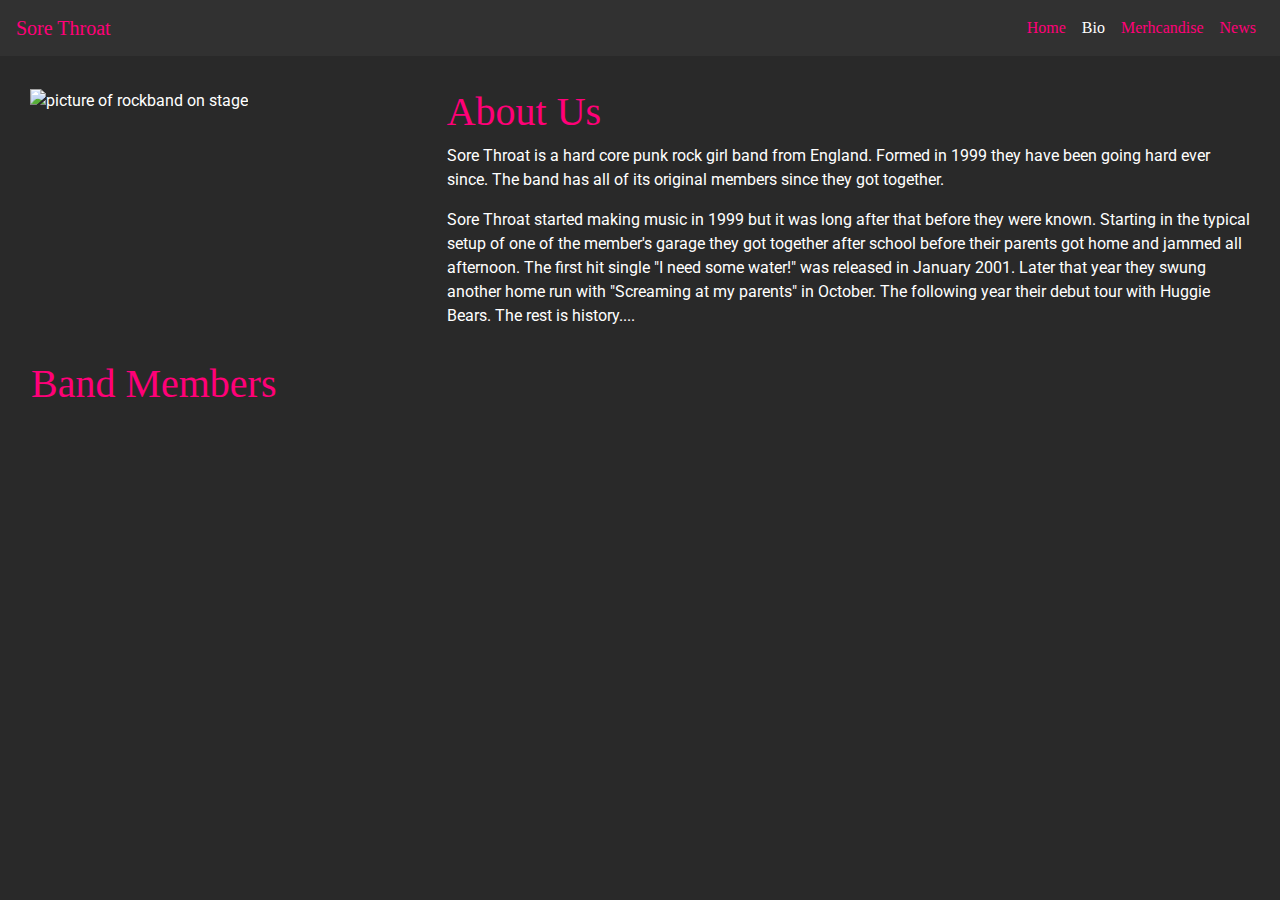
==== bio.html @ c14a758d "added cards printing out added styling" ====
<!DOCTYPE html>
<html lang="en">
<head>
    <meta charset="UTF-8">
    <meta name="viewport" content="width=device-width, initial-scale=1.0">
    <meta http-equiv="X-UA-Compatible" content="ie=edge">
    <title>Sore Throat - Bio</title>
    <link href="https://fonts.googleapis.com/css?family=Permanent+Marker|Roboto&display=swap" rel="stylesheet">
    <link rel="stylesheet" href="https://stackpath.bootstrapcdn.com/bootstrap/4.3.1/css/bootstrap.min.css" integrity="sha384-ggOyR0iXCbMQv3Xipma34MD+dH/1fQ784/j6cY/iJTQUOhcWr7x9JvoRxT2MZw1T" crossorigin="anonymous">
    <link rel="stylesheet" href="./main.css">
</head>
<body>
    <nav class="navbar  sitcky-top navbar-expand-lg navbar-light">
        <a class="navbar-brand" href="#">Sore Throat</a>
        <button class="navbar-toggler" type="button" data-toggle="collapse" data-target="#navbarNav" aria-controls="navbarNav" aria-expanded="false" aria-label="Toggle navigation">
          <span class="navbar-toggler-icon"></span>
        </button>


        <div class="collapse navbar-collapse" id="navbarNav">
          <ul class="navbar-nav ml-auto">
            <li class="nav-item">
              <a class="nav-link" href="./index.html">Home <span class="sr-only">(current)</span></a>
            </li>
            <li class="nav-item active">
              <a class="nav-link" href="./bio.html">Bio</a>
            </li>
            <li class="nav-item">
              <a class="nav-link" href="./merchandise.html">Merhcandise</a>
            </li>
            <li class="nav-item">
              <a class="nav-link" href="./news.html" tabindex="-1" aria-disabled="true">News</a>
            </li>
          </ul>
        </div>


      </nav>
<section id="aboutUs">
    <div class="wrapper row container-fluid">
        <div class="col-12 col-lg-4">
            <img src="https://149354818.v2.pressablecdn.com/wp-content/uploads/2016/11/haim24.jpg" alt="picture of rockband on stage" class="img-fluid mx-auto" id="bioBandPic">
        </div>
        <div id="aboutText" class="col-12 col-lg-8">
        <h1>About Us</h1>
        <p>
           Sore Throat is a hard core punk rock girl band from England. Formed in 1999 they have been going hard ever since.  The band has all of its original members since they got together.
        </p>
        <p>
           Sore Throat started making music in 1999 but it was long after that before they were known.  Starting in the typical setup of one of the member's garage they got together after school before their parents got home and jammed all afternoon.  The first hit single "I need some water!" was released in January 2001.  Later that year they swung another home run with "Screaming at my parents" in October.  The following year their debut tour with Huggie Bears.  The rest is history....
        </p>
        </div>
    </div>
</section>
<section id="bandMemberSection">
    <div class="container-fluid ml-3 mt-3">
        <h1>Band Members</h1>
        <div class="container-fluid row" id="bandMemberCardHolder">

        </div>
    </div>
</section>
    <script src="./main.js"></script>
</body>
</html>
---- main.css ----
body {
    background-color: #292929;
    color: white;
    font-family: 'Roboto', sans-serif;
}

h1, h2, h5{
    font-family: "Permanent Marker", cursive;
    color: #ff0078;
}

/* ****************************************
Home Page
**************************************** */
.navbar {
    background-color: #313131;
}
.nav-link {
    font-family: 'Permanent Marker', cursive;
    
}
.navbar-light .navbar-nav .active>.nav-link {
    color: white;
}

.navbar-nav .nav-item .nav-link {
    color: #ff0078;
}
.navbar-light .navbar-nav .nav-link:focus, .navbar-light .navbar-nav .nav-link:hover {
    color:white;
}

.navbar .navbar-brand {
    font-family: 'Permanent Marker', cursive;
    color: #ff0078;
}
.navbar .navbar-brand:hover {
    color: white;
}

/* *****************************************
Bio Page
***************************************** */
.wrapper {
    padding-top: 2em;
}

.card {
    background-color: #313131;
    box-shadow: 5px 5px 5px black;
    height: 350px;
    padding: 0;
    border-radius: 0px;
}

.card img {
    height: 150px;
    width: 100%;
    margin: 0;
    padding: 0;
}

// Extra small devices (portrait phones, less than 576px)
// No media query for `xs` since this is the default in Bootstrap

// Small devices (landscape phones, 576px and up)
@media (min-width: 576px) { ... }

// Medium devices (tablets, 768px and up)
@media (min-width: 768px) { ... }

.wrapper {
    width: 95%;
    margin: auto;
    justify-content: center;
}

#bioBandPic {
    max-width: 100%;
    height: auto;
}

#aboutText {
    max-width: 100%;

}

#memberCardHolder {
    width: 100%;
}

// Large devices (desktops, 992px and up)
@media (min-width: 992px) { ... }

.wrapper {
    width: 90%;
}

// Extra large devices (large desktops, 1200px and up)
@media (min-width: 1200px) { ... }

.wrapper {
    width: 100%;
    justify-content: space-around;
    align-content: center;
}


/* *****************************************
Merchandise Page
***************************************** */
.merchPageTitle{
    text-align: center;
}

#dropdownMenu2 {
    font-family: Roboto;
    color: #ff0078;
    border-color: #ff0078;
    background-color: #313131;
}
.dropdown-menu{
    border-color: #bd14db;
    background-color:  #ff0078;
}
button.dropdown-item{
    font-family: Roboto;
    color: #ffffff;  
    border-color: #bd14db;
}
.btn-secondary{
    border-color: #ff0078;
}




/* *****************************************
Newsletter Page
***************************************** */
#news-header {
    text-align: center;

}

form {
    display: flex;
    justify-content: center;
}

.form-control {
    width: 18em;
    margin-top: 4em;
    margin-right: 2em;
    font-family: 'Roboto', sans-serif;
}

#news-button-div {
    display: flex;
    justify-content: center;
    margin-top: 3em;

}

#news-button {
    background-color: #ff0078;
    width: 14em;
    font-family: "Permanent Marker", cursive;
    border: silver 1px solid;

}
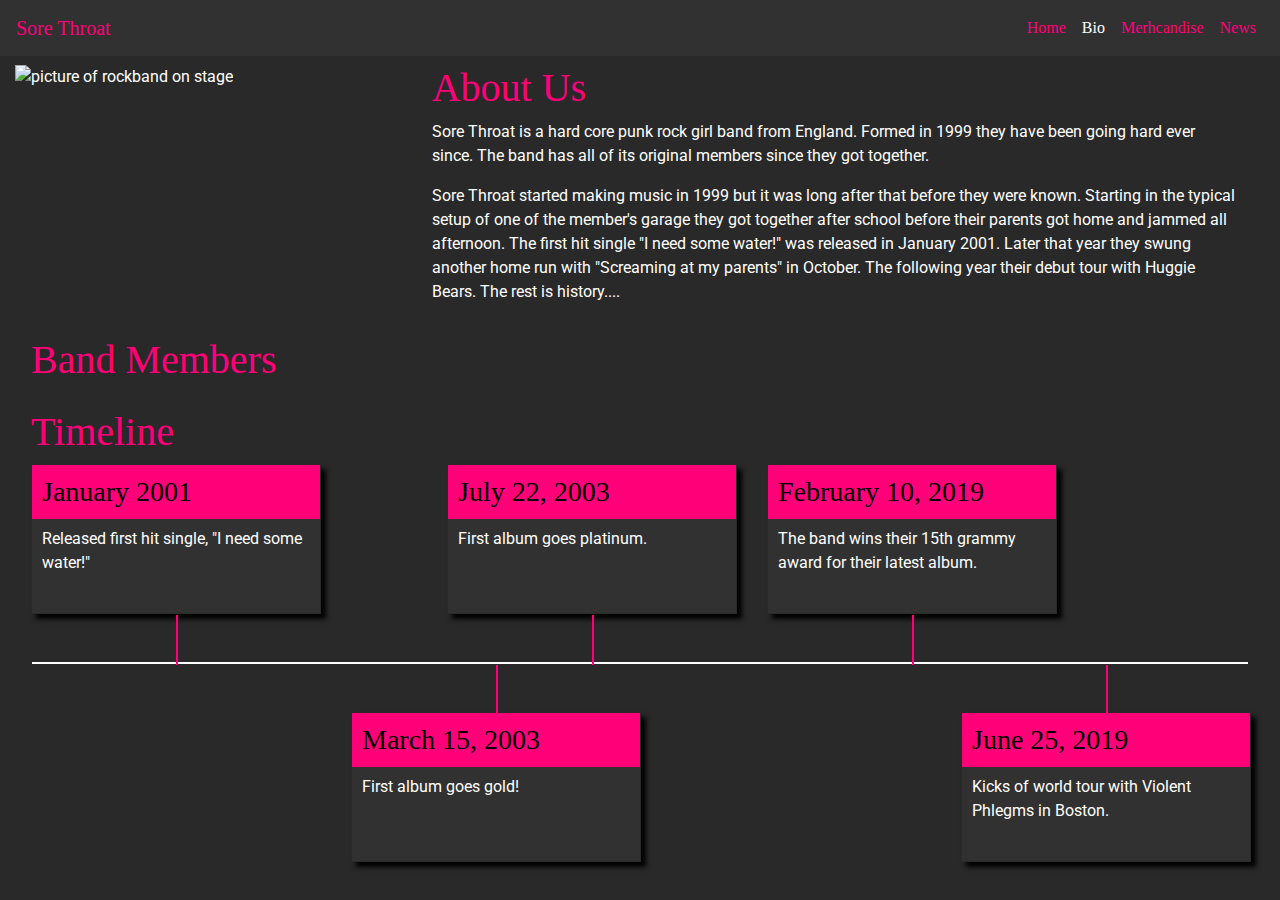
==== commit 6120887a: "added cards printing out added styling" ====
--- a/bio.html
+++ b/bio.html
@@ -8,9 +8,10 @@
     <link href="https://fonts.googleapis.com/css?family=Permanent+Marker|Roboto&display=swap" rel="stylesheet">
     <link rel="stylesheet" href="https://stackpath.bootstrapcdn.com/bootstrap/4.3.1/css/bootstrap.min.css" integrity="sha384-ggOyR0iXCbMQv3Xipma34MD+dH/1fQ784/j6cY/iJTQUOhcWr7x9JvoRxT2MZw1T" crossorigin="anonymous">
     <link rel="stylesheet" href="./main.css">
+    <script src="https://kit.fontawesome.com/60884f7b4f.js"></script>
 </head>
 <body>
-    <nav class="navbar  sitcky-top navbar-expand-lg navbar-light">
+    <nav class="navbar  fixed-top navbar-expand-lg navbar-light">
         <a class="navbar-brand" href="#">Sore Throat</a>
         <button class="navbar-toggler" type="button" data-toggle="collapse" data-target="#navbarNav" aria-controls="navbarNav" aria-expanded="false" aria-label="Toggle navigation">
           <span class="navbar-toggler-icon"></span>
@@ -36,8 +37,8 @@
 
 
       </nav>
-<section id="aboutUs">
-    <div class="wrapper row container-fluid">
+<section id="aboutUs" class="pt-3">
+    <div class="wrapper row container-fluid pt-5">
         <div class="col-12 col-lg-4">
             <img src="https://149354818.v2.pressablecdn.com/wp-content/uploads/2016/11/haim24.jpg" alt="picture of rockband on stage" class="img-fluid mx-auto" id="bioBandPic">
         </div>
@@ -60,6 +61,88 @@
         </div>
     </div>
 </section>
+<section id="timelineSection">
+  <div class="container-fluid ml-3 mt-3 mb-5">
+    <h1>Timeline</h1>
+    <div class="row">
+      <div class="co-12 col-lg-3 mr-5">
+        <div class="card timelineCardA">
+          <div class="card-body timeCardBody">
+            <h3 class="timelineCardHead">January 2001</h3>
+            <p>Released first hit single, "I need some water!"</p>
+            <i class="fas fa-lg fa-star first-row-star" style="color: #ff0078;"></i>
+          </div>
+        </div>
+      </div>
+      <div class="col-12 col-lg-3 ml-5">
+        <div class="card timelineCardA">
+          <div class="card-body">
+            <h3 class="timelineCardHead">July 22, 2003</h3>
+            <p>First album goes platinum.</p>
+            <i class="fas fa-lg fa-star first-row-star" style="color: #ff0078;"></i>
+          </div>
+        </div>
+      </div>
+      <div class="col-12 col-lg-3">
+        <div class="card timelineCardA">
+          <div class="card-body">
+            <h3 class="timelineCardHead">February 10, 2019</h3>
+            <p>The band wins their 15th grammy award for their latest album.</p>
+            <i class="fas fa-lg fa-star first-row-star" style="color: #ff0078;"></i>
+          </div>
+        </div>
+      </div>
+    </div>
+  </div>
+
+  <div id="horizontalLineDiv"></div>
+
+  <div class="container-fluid ml-3 mt-5">
+    <div class="row">
+      <div class="col-12 col-lg-3">
+        <div class="card timelineCardB" id="hiddenCard1">
+          <div class="card-body">
+            <h3 class="timelineCardHead">July 22, 2003</h3>
+            <p>First album goes platinum.</p>
+          </div>
+        </div>
+      </div>
+      <div class="col-12 col-lg-3">
+        <div class="card timelineCardB">
+            
+          <div class="card-body">
+            <h3 class="timelineCardHead">March 15, 2003</h3>
+            <i class="fas fa-lg fa-star second-row-star" style="color: #ff0078;"></i>
+            <p>First album goes gold!</p>
+            
+          </div>
+        </div>
+      </div>
+      <div class="col-12 col-lg-3" id="secondRowLastCard">
+        <div class="card timelineCardB">
+          <div class="card-body">
+            <h3 class="timelineCardHead">June 25, 2019</h3>
+            <i class="fas fa-lg fa-star second-row-star" style="color: #ff0078;"></i>
+            <p>Kicks of world tour with Violent Phlegms in Boston.</p>
+          </div>
+        </div>
+      </div>
+    </div>
+  </div>
+
+  
+
+
+
+</section>
+<footer class="container-fluid sticky-bottom d-flex justify-content-center mt-3">
+  <div class="icon-div d-flex justify-content-around">
+    <a href="https://www.facebook.com/NashvilleSoftwareSchool/"><i class="fab fa-facebook-square"></i></a>
+    <a href="https://twitter.com/NashSoftware"><i class="fab fa-twitter-square"></i></a>
+    <a href="https://www.instagram.com/nathanwpylestrangeplanet/?hl=en"><i class="fab fa-instagram"></i></a>
+    <a href="https://www.youtube.com/channel/UCCKj04Fy5V4zAjWSIqdqScw"><i class="fab fa-youtube"></i></a>
+  </div>
+</footer>
     <script src="./main.js"></script>
 </body>
 </html>--- a/main.css
+++ b/main.css
@@ -14,6 +14,7 @@
 **************************************** */
 .navbar {
     background-color: #313131;
+    
 }
 .nav-link {
     font-family: 'Permanent Marker', cursive;
@@ -37,7 +38,33 @@
 .navbar .navbar-brand:hover {
     color: white;
 }
-
+footer {
+    background-color: #ff0078;
+    width: 100%;
+}
+.fab {
+    font-size: 65px;
+    color: #313131;
+}
+
+.icon-div{
+    width: 50%;
+}
+
+.main-photo {
+    width: 100%;
+}
+.location {
+    font-family: 'Roboto', sans-serif;
+    color: #ff0078;
+}
+.date {
+    font-family: 'Roboto', sans-serif;
+    color: #bd14db;
+}
+.tick-btn {
+    background-color: #bd14db;
+}
 /* *****************************************
 Bio Page
 ***************************************** */
@@ -52,6 +79,13 @@
     padding: 0;
     border-radius: 0px;
 }
+.card-body {
+    padding: 0;
+    
+}
+.card-body p, .card-body h5, .card-body a {
+    margin-left: 10px;
+}
 
 .card img {
     height: 150px;
@@ -60,6 +94,75 @@
     padding: 0;
 }
 
+.btn-secondary:hover {
+    background-color: #ff0078;
+}
+
+#horizontalLineDiv {
+    background-color: white;
+    border: 1px solid white;
+    margin-left: 2em;
+    margin-right: 2em;
+}
+
+.timelineCardHead {
+    font-family: "Permanent Marker", cursive;
+    color: black;
+    background-color: #ff0078;
+    padding: 10px;
+    margin-left: 0;
+}
+
+.timelineCardA, .timelineCardB {
+    height: 150px;
+}
+
+.timelineCardA::after {
+    content: ' ';
+    position: absolute;
+    border-width: 8px; 
+    background-color: #ff0078;
+    top: 150px;
+    height: 50px;
+    width: 2px;
+    left: 50%;
+}
+
+.timelineCardB::before {
+    content: ' ';
+    position: absolute;
+    border-width: 8px; 
+    background-color: #ff0078;
+    top: -48px;
+    height: 50px;
+    width: 2px;
+    left: 50%;
+}
+
+#hiddenCard1 {
+    visibility: hidden;
+}
+
+#secondRowLastCard {
+    margin-right: 30px;
+    margin-left: auto;
+}
+
+.first-row-star {
+    position: absolute;
+    top: 190px;
+    left: 47%;
+    z-index: 2;
+}
+
+.second-row-star {
+    position: absolute;
+    top: -55px;
+    z-index: 2;
+    left: 47%;
+}
+
+
 // Extra small devices (portrait phones, less than 576px)
 // No media query for `xs` since this is the default in Bootstrap
 
@@ -67,22 +170,27 @@
 @media (min-width: 576px) { ... }
 
 // Medium devices (tablets, 768px and up)
-@media (min-width: 768px) { ... }
-
-.wrapper {
-    width: 95%;
-    margin: auto;
-    justify-content: center;
-}
-
-#bioBandPic {
-    max-width: 100%;
-    height: auto;
-}
-
-#aboutText {
-    max-width: 100%;
-
+@media (min-width: 768px) { 
+
+    .wrapper {
+        width: 95%;
+        margin: auto;
+        justify-content: center;
+    }
+
+    #bioBandPic {
+        max-width: 100%;
+        height: auto;
+    }
+
+    #aboutText {
+        max-width: 100%;
+
+    }
+
+    #memberCardHolder {
+        width: 100%;
+    }
 }
 
 #memberCardHolder {
@@ -90,35 +198,40 @@
 }
 
 // Large devices (desktops, 992px and up)
-@media (min-width: 992px) { ... }
-
-.wrapper {
-    width: 90%;
-}
-
+@media (min-width: 992px) {
+
+    .wrapper {
+        width: 90%;
+    }
+}
 // Extra large devices (large desktops, 1200px and up)
-@media (min-width: 1200px) { ... }
-
-.wrapper {
-    width: 100%;
-    justify-content: space-around;
-    align-content: center;
+@media (min-width: 1200px) {
+
+    .wrapper {
+        width: 100%;
+        justify-content: space-around;
+        align-content: center;
+    }
 }
 
 
 /* *****************************************
 Merchandise Page
 ***************************************** */
+
+
+#dropdownMenu2 {
+    font-family: Roboto;
+    color: #bd14db;
+    border-color: #ff0078;
+    background-color: #313131;
+}
+
 .merchPageTitle{
     text-align: center;
-}
-
-#dropdownMenu2 {
-    font-family: Roboto;
-    color: #ff0078;
-    border-color: #ff0078;
-    background-color: #313131;
-}
+    
+}
+
 .dropdown-menu{
     border-color: #bd14db;
     background-color:  #ff0078;
@@ -126,13 +239,16 @@
 button.dropdown-item{
     font-family: Roboto;
     color: #ffffff;  
+
     border-color: #bd14db;
 }
 .btn-secondary{
     border-color: #ff0078;
 }
 
-
+.btn-primary {
+    background-color: #ff0078;
+}
 
 
 /* *****************************************
@@ -162,10 +278,65 @@
 
 }
 
-#news-button {
+#news-submit-button {
     background-color: #ff0078;
     width: 14em;
     font-family: "Permanent Marker", cursive;
     border: silver 1px solid;
 
-}+}
+
+#news-card {
+    width: 12em;
+    
+} 
+
+#news-card-div {
+    margin-top: 6em;
+    justify-content: space-evenly;
+}
+
+#news-card-date {
+    color: #BDBDBD;
+    text-align: center;
+    background-color: #7B1FA2;
+    font-family: 'Permanent marker';
+    margin: 0;
+    text-decoration: underline;
+    padding-top: .25em;
+
+}
+
+#news-card-title {
+    color: #ff0078;
+    text-align: center;
+    background-color: #7B1FA2;
+    font-family: 'Permanent marker';
+    font-size: smaller;
+    padding: .5em;
+    
+
+}
+
+#news-card-info {
+    color: #BDBDBD;
+    font-family: Roboto;
+    font-size: small;
+    margin: 2em;
+    padding: 1em;
+}
+
+#news-card-link {
+    background-color: #343A40;
+    border: none;
+    color: #bd14db;
+    text-decoration: underline;
+    font-family: 'Permanent marker';
+}
+
+#cardBox {
+    margin-bottom: 3em;
+}
+
+
+
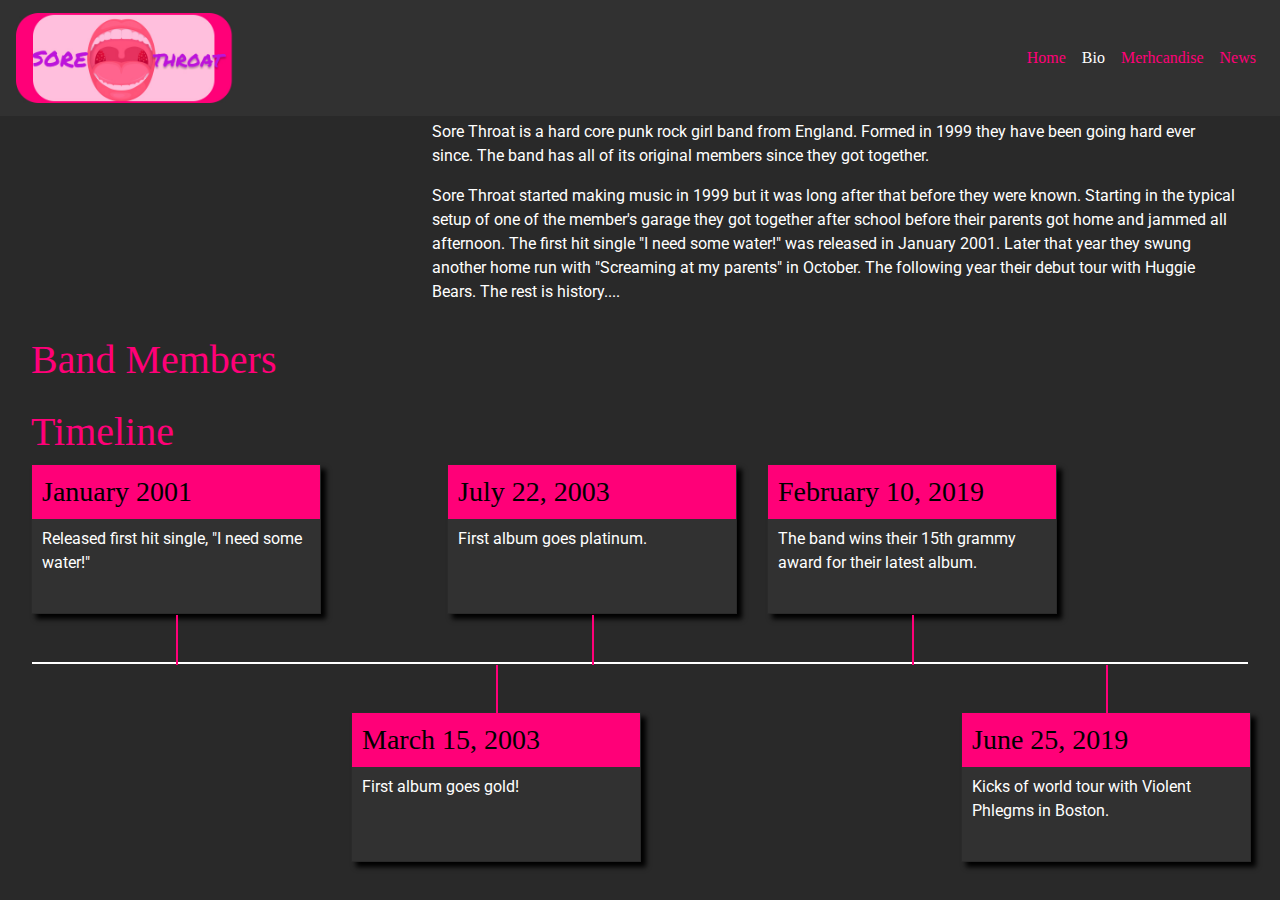
==== commit e700871e: "created logo and added to all site pages" ====
--- a/bio.html
+++ b/bio.html
@@ -12,7 +12,7 @@
 </head>
 <body>
     <nav class="navbar  fixed-top navbar-expand-lg navbar-light">
-        <a class="navbar-brand" href="#">Sore Throat</a>
+      <a href="./index.html"><img src="./logo-image/Untitled.jpg" id="logo" class="navbar-brand"></a>
         <button class="navbar-toggler" type="button" data-toggle="collapse" data-target="#navbarNav" aria-controls="navbarNav" aria-expanded="false" aria-label="Toggle navigation">
           <span class="navbar-toggler-icon"></span>
         </button>
--- a/main.css
+++ b/main.css
@@ -42,7 +42,7 @@
     background-color: #ff0078;
     width: 100%;
 }
-.fab {
+.fa-instagram, .fa-youtube, .fa-twitter-square, .fa-facebook-square {
     font-size: 65px;
     color: #313131;
 }
@@ -65,6 +65,36 @@
 .tick-btn {
     background-color: #bd14db;
 }
+.album1, .album2 {
+    width: 200px;
+    height: 200px;
+}
+.fa-spotify {
+    font-size: 65px;
+    color: #84bd00;
+}
+#logo {
+    height: 100px;
+}
+/**.overlay {position: fixed;
+  top: 0;
+  left: 0;
+  height: 100%;
+  width: 100%;
+  z-index: 10;
+  background-color: rgba(0,0,0,0.5);
+}
+.overlay-content {
+    overflow-y: scroll;
+}
+  
+.space {
+    background-color: #292929;
+    width: 100%;
+    height: 1001px;
+}**/
+
+
 /* *****************************************
 Bio Page
 ***************************************** */
@@ -193,10 +223,6 @@
     }
 }
 
-#memberCardHolder {
-    width: 100%;
-}
-
 // Large devices (desktops, 992px and up)
 @media (min-width: 992px) {
 
@@ -218,20 +244,18 @@
 /* *****************************************
 Merchandise Page
 ***************************************** */
-
+.merchPageTitle{
+    text-align: center;
+}
 
 #dropdownMenu2 {
     font-family: Roboto;
-    color: #bd14db;
+    color: #ff0078;
+ 
+
     border-color: #ff0078;
     background-color: #313131;
 }
-
-.merchPageTitle{
-    text-align: center;
-    
-}
-
 .dropdown-menu{
     border-color: #bd14db;
     background-color:  #ff0078;
@@ -246,9 +270,7 @@
     border-color: #ff0078;
 }
 
-.btn-primary {
-    background-color: #ff0078;
-}
+
 
 
 /* *****************************************
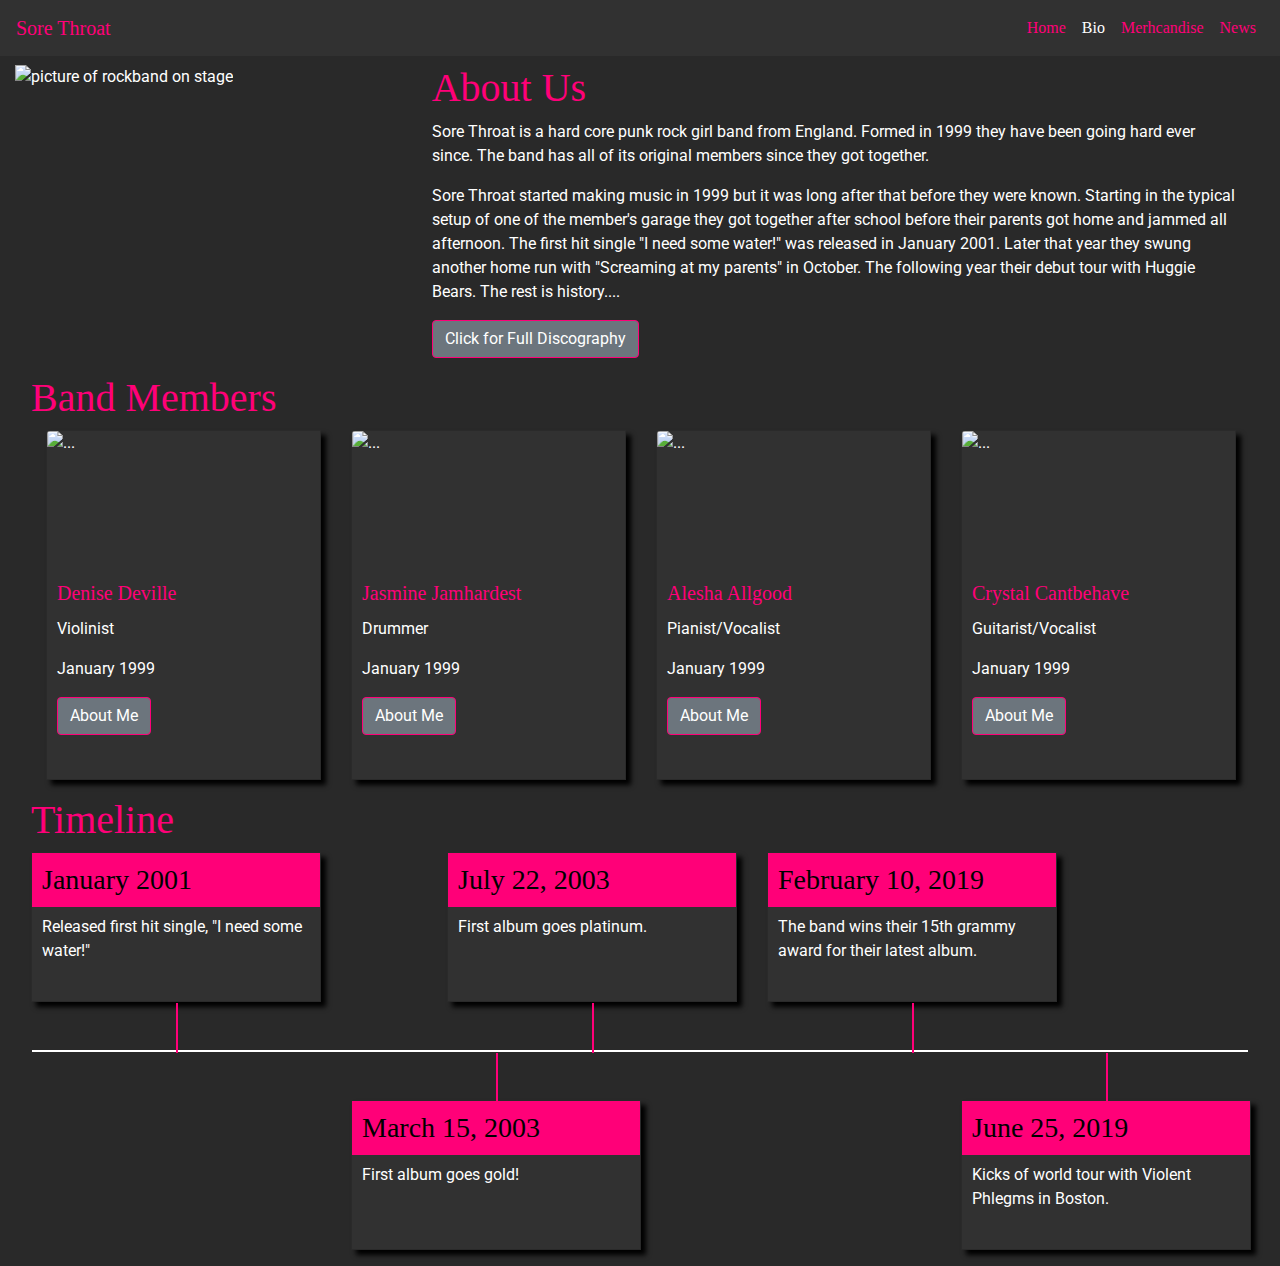
==== commit 8f33200b: "fixed classes to be more specific" ====
--- a/bio.html
+++ b/bio.html
@@ -12,7 +12,7 @@
 </head>
 <body>
     <nav class="navbar  fixed-top navbar-expand-lg navbar-light">
-      <a href="./index.html"><img src="./logo-image/Untitled.jpg" id="logo" class="navbar-brand"></a>
+        <a class="navbar-brand" href="#">Sore Throat</a>
         <button class="navbar-toggler" type="button" data-toggle="collapse" data-target="#navbarNav" aria-controls="navbarNav" aria-expanded="false" aria-label="Toggle navigation">
           <span class="navbar-toggler-icon"></span>
         </button>
@@ -50,9 +50,26 @@
         <p>
            Sore Throat started making music in 1999 but it was long after that before they were known.  Starting in the typical setup of one of the member's garage they got together after school before their parents got home and jammed all afternoon.  The first hit single "I need some water!" was released in January 2001.  Later that year they swung another home run with "Screaming at my parents" in October.  The following year their debut tour with Huggie Bears.  The rest is history....
         </p>
+        <button class="btn btn-secondary" id="discography">Click for Full Discography</button>
         </div>
     </div>
 </section>
+<!-- ************************************************* -->
+<section id="discoSection">
+<div class="container-fluid row ml-3" id="albumContainer">
+
+        
+    
+
+</div>
+</section>
+
+
+
+<!-- ************************************************** -->
+
+
+
 <section id="bandMemberSection">
     <div class="container-fluid ml-3 mt-3">
         <h1>Band Members</h1>
@@ -61,13 +78,14 @@
         </div>
     </div>
 </section>
+
 <section id="timelineSection">
   <div class="container-fluid ml-3 mt-3 mb-5">
     <h1>Timeline</h1>
     <div class="row">
       <div class="co-12 col-lg-3 mr-5">
-        <div class="card timelineCardA">
-          <div class="card-body timeCardBody">
+        <div class="card bioCard timelineCardA">
+          <div class="card-body bioCard-body timeCardBody">
             <h3 class="timelineCardHead">January 2001</h3>
             <p>Released first hit single, "I need some water!"</p>
             <i class="fas fa-lg fa-star first-row-star" style="color: #ff0078;"></i>
@@ -76,7 +94,7 @@
       </div>
       <div class="col-12 col-lg-3 ml-5">
         <div class="card timelineCardA">
-          <div class="card-body">
+          <div class="card-body bioCard-body">
             <h3 class="timelineCardHead">July 22, 2003</h3>
             <p>First album goes platinum.</p>
             <i class="fas fa-lg fa-star first-row-star" style="color: #ff0078;"></i>
@@ -85,7 +103,7 @@
       </div>
       <div class="col-12 col-lg-3">
         <div class="card timelineCardA">
-          <div class="card-body">
+          <div class="card-body bioCard-body">
             <h3 class="timelineCardHead">February 10, 2019</h3>
             <p>The band wins their 15th grammy award for their latest album.</p>
             <i class="fas fa-lg fa-star first-row-star" style="color: #ff0078;"></i>
@@ -101,16 +119,16 @@
     <div class="row">
       <div class="col-12 col-lg-3">
         <div class="card timelineCardB" id="hiddenCard1">
-          <div class="card-body">
+          <div class="card-body bioCard-body">
             <h3 class="timelineCardHead">July 22, 2003</h3>
             <p>First album goes platinum.</p>
           </div>
         </div>
       </div>
       <div class="col-12 col-lg-3">
-        <div class="card timelineCardB">
+        <div class="card bioCard timelineCardB">
             
-          <div class="card-body">
+          <div class="card-body bioCard-body">
             <h3 class="timelineCardHead">March 15, 2003</h3>
             <i class="fas fa-lg fa-star second-row-star" style="color: #ff0078;"></i>
             <p>First album goes gold!</p>
@@ -120,7 +138,7 @@
       </div>
       <div class="col-12 col-lg-3" id="secondRowLastCard">
         <div class="card timelineCardB">
-          <div class="card-body">
+          <div class="card-body bioCard-body">
             <h3 class="timelineCardHead">June 25, 2019</h3>
             <i class="fas fa-lg fa-star second-row-star" style="color: #ff0078;"></i>
             <p>Kicks of world tour with Violent Phlegms in Boston.</p>
@@ -129,12 +147,8 @@
       </div>
     </div>
   </div>
+</section>
 
-  
-
-
-
-</section>
 <footer class="container-fluid sticky-bottom d-flex justify-content-center mt-3">
   <div class="icon-div d-flex justify-content-around">
     <a href="https://www.facebook.com/NashvilleSoftwareSchool/"><i class="fab fa-facebook-square"></i></a>
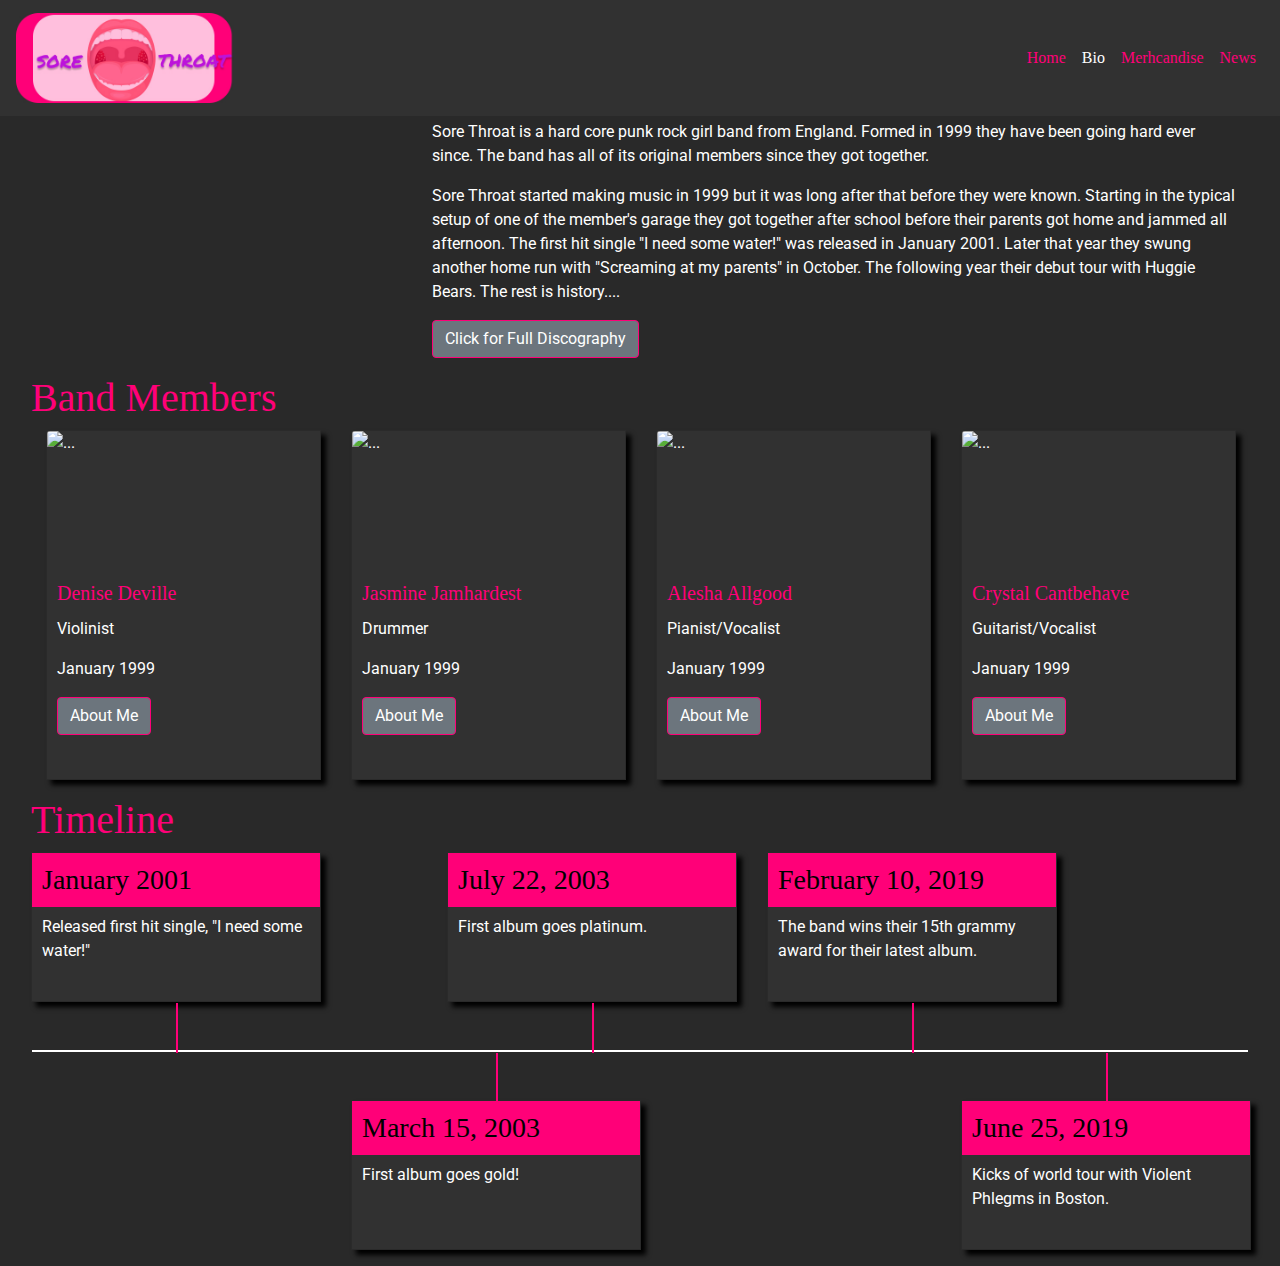
==== commit 4052ba35: "Merge pull request #43 from nss-evening-cohort-10/jw-home-logo" ====
--- a/bio.html
+++ b/bio.html
@@ -12,7 +12,7 @@
 </head>
 <body>
     <nav class="navbar  fixed-top navbar-expand-lg navbar-light">
-        <a class="navbar-brand" href="#">Sore Throat</a>
+      <a href="./index.html"><img src="./logo-image/Untitled.jpg" id="logo" class="navbar-brand"></a>
         <button class="navbar-toggler" type="button" data-toggle="collapse" data-target="#navbarNav" aria-controls="navbarNav" aria-expanded="false" aria-label="Toggle navigation">
           <span class="navbar-toggler-icon"></span>
         </button>
@@ -84,8 +84,8 @@
     <h1>Timeline</h1>
     <div class="row">
       <div class="co-12 col-lg-3 mr-5">
-        <div class="card bioCard timelineCardA">
-          <div class="card-body bioCard-body timeCardBody">
+        <div class="card timelineCardA">
+          <div class="card-body timeCardBody">
             <h3 class="timelineCardHead">January 2001</h3>
             <p>Released first hit single, "I need some water!"</p>
             <i class="fas fa-lg fa-star first-row-star" style="color: #ff0078;"></i>
@@ -94,7 +94,7 @@
       </div>
       <div class="col-12 col-lg-3 ml-5">
         <div class="card timelineCardA">
-          <div class="card-body bioCard-body">
+          <div class="card-body">
             <h3 class="timelineCardHead">July 22, 2003</h3>
             <p>First album goes platinum.</p>
             <i class="fas fa-lg fa-star first-row-star" style="color: #ff0078;"></i>
@@ -103,7 +103,7 @@
       </div>
       <div class="col-12 col-lg-3">
         <div class="card timelineCardA">
-          <div class="card-body bioCard-body">
+          <div class="card-body">
             <h3 class="timelineCardHead">February 10, 2019</h3>
             <p>The band wins their 15th grammy award for their latest album.</p>
             <i class="fas fa-lg fa-star first-row-star" style="color: #ff0078;"></i>
@@ -119,16 +119,16 @@
     <div class="row">
       <div class="col-12 col-lg-3">
         <div class="card timelineCardB" id="hiddenCard1">
-          <div class="card-body bioCard-body">
+          <div class="card-body">
             <h3 class="timelineCardHead">July 22, 2003</h3>
             <p>First album goes platinum.</p>
           </div>
         </div>
       </div>
       <div class="col-12 col-lg-3">
-        <div class="card bioCard timelineCardB">
+        <div class="card timelineCardB">
             
-          <div class="card-body bioCard-body">
+          <div class="card-body">
             <h3 class="timelineCardHead">March 15, 2003</h3>
             <i class="fas fa-lg fa-star second-row-star" style="color: #ff0078;"></i>
             <p>First album goes gold!</p>
@@ -138,7 +138,7 @@
       </div>
       <div class="col-12 col-lg-3" id="secondRowLastCard">
         <div class="card timelineCardB">
-          <div class="card-body bioCard-body">
+          <div class="card-body">
             <h3 class="timelineCardHead">June 25, 2019</h3>
             <i class="fas fa-lg fa-star second-row-star" style="color: #ff0078;"></i>
             <p>Kicks of world tour with Violent Phlegms in Boston.</p>
--- a/main.css
+++ b/main.css
@@ -192,6 +192,16 @@
     left: 47%;
 }
 
+#albumContainer {
+    width: 100%;
+    height: auto;
+    justify-content: center;
+}
+.albumCard {
+    width: 500px;
+    height: auto;
+    margin: 10px;
+}
 
 // Extra small devices (portrait phones, less than 576px)
 // No media query for `xs` since this is the default in Bootstrap
@@ -309,7 +319,9 @@
 }
 
 #news-card {
-    width: 12em;
+    width: 300px;
+    height: 300px;
+
     
 } 
 
@@ -360,5 +372,56 @@
     margin-bottom: 3em;
 }
 
-
-
+#flip-card {
+    background-color: transparent;
+    width: 300px;
+    height: 300px;
+    perspective: 1000px;
+    margin-bottom: 3em;
+  }
+  
+  #flip-card-inner {
+    position: relative;
+    width: 100%;
+    height: 100%;
+    text-align: center;
+    transition: transform 0.6s;
+    transform-style: preserve-3d;
+    box-shadow: 0 4px 8px 0 rgba(0,0,0,0.2);
+  }
+  
+  #flip-card:hover #flip-card-inner {
+    transform: rotateY(180deg);
+  }
+  
+  #flip-card-front, #flip-card-back {
+    position: absolute;
+    width: 100%;
+    height: 100%;
+    backface-visibility: hidden;
+  }
+  
+  
+    
+  
+  #flip-card-back {
+    
+    color: white;
+    transform: rotateY(180deg);
+  }
+  
+  #news-card-2 {
+      height: 300px;
+  }
+
+  #card-back-info {
+      padding: 2em;
+  }
+
+  .no-pad{
+    padding: 0px;
+  }
+
+  .no-border {
+      border: none;
+  }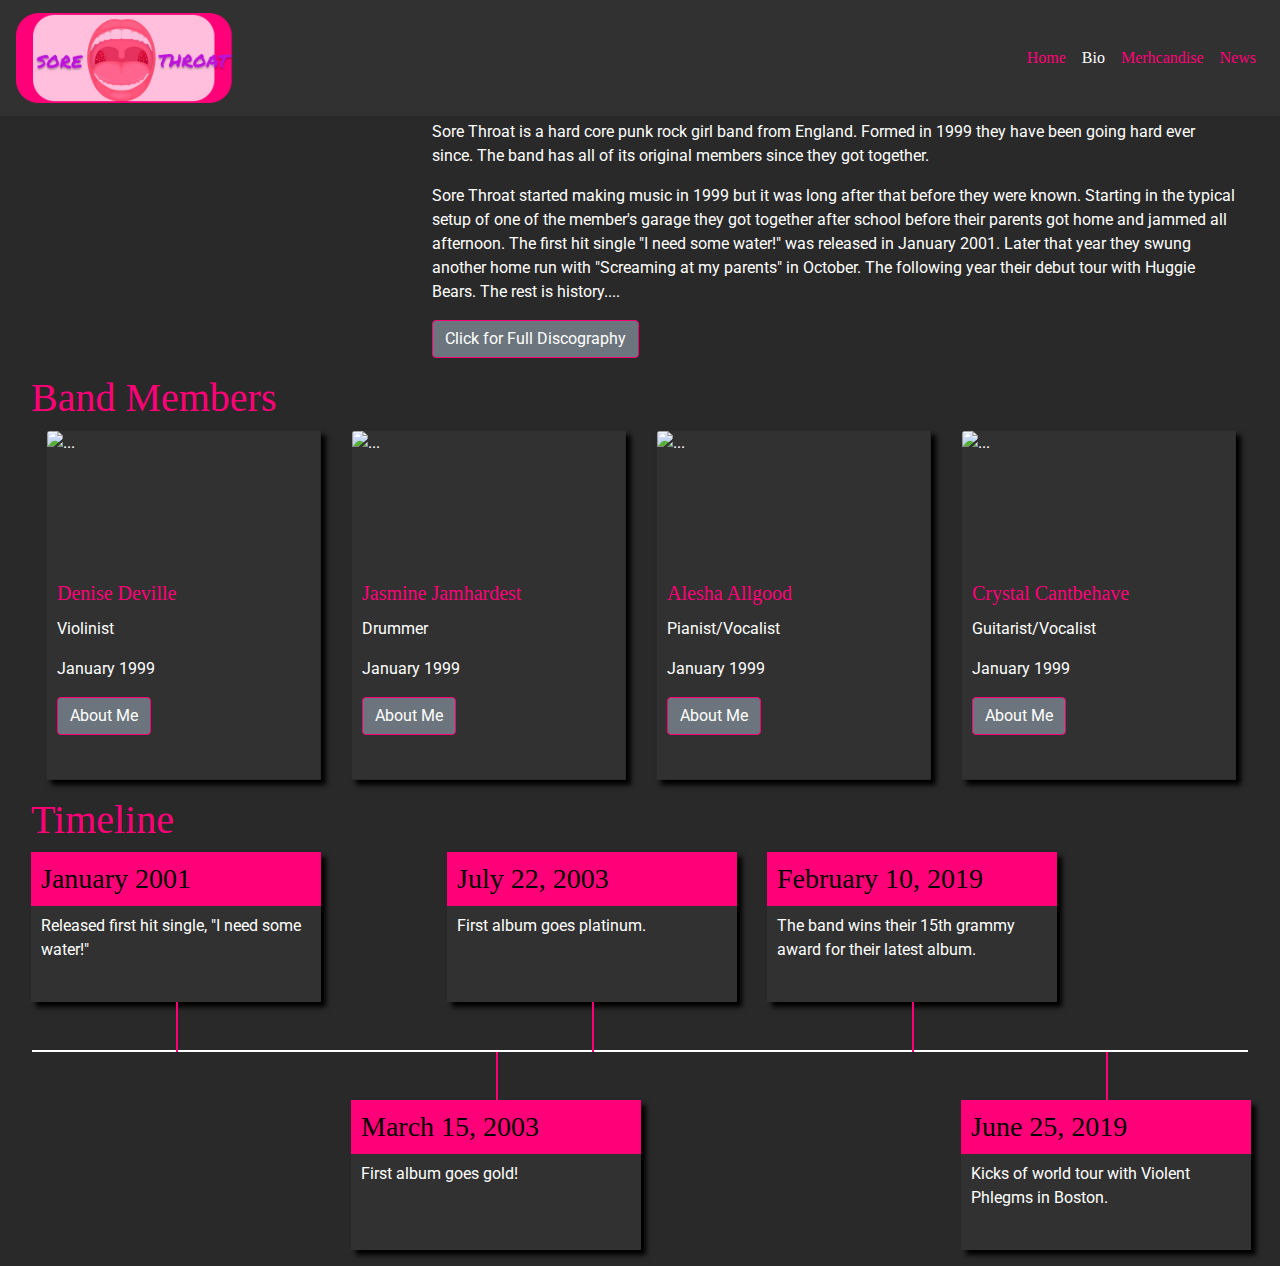
==== commit 835512d3: "Merge pull request #46 from nss-evening-cohort-10/cb-bio-fixClasses" ====
--- a/bio.html
+++ b/bio.html
@@ -84,8 +84,8 @@
     <h1>Timeline</h1>
     <div class="row">
       <div class="co-12 col-lg-3 mr-5">
-        <div class="card timelineCardA">
-          <div class="card-body timeCardBody">
+        <div class="bioCard timelineCardA">
+          <div class="bioCard-body timeCardBody">
             <h3 class="timelineCardHead">January 2001</h3>
             <p>Released first hit single, "I need some water!"</p>
             <i class="fas fa-lg fa-star first-row-star" style="color: #ff0078;"></i>
@@ -93,8 +93,8 @@
         </div>
       </div>
       <div class="col-12 col-lg-3 ml-5">
-        <div class="card timelineCardA">
-          <div class="card-body">
+        <div class="bioCard timelineCardA">
+          <div class="bioCard-body">
             <h3 class="timelineCardHead">July 22, 2003</h3>
             <p>First album goes platinum.</p>
             <i class="fas fa-lg fa-star first-row-star" style="color: #ff0078;"></i>
@@ -102,8 +102,8 @@
         </div>
       </div>
       <div class="col-12 col-lg-3">
-        <div class="card timelineCardA">
-          <div class="card-body">
+        <div class="bioCard timelineCardA">
+          <div class="bioCard-body">
             <h3 class="timelineCardHead">February 10, 2019</h3>
             <p>The band wins their 15th grammy award for their latest album.</p>
             <i class="fas fa-lg fa-star first-row-star" style="color: #ff0078;"></i>
@@ -118,17 +118,17 @@
   <div class="container-fluid ml-3 mt-5">
     <div class="row">
       <div class="col-12 col-lg-3">
-        <div class="card timelineCardB" id="hiddenCard1">
-          <div class="card-body">
+        <div class="bioCard timelineCardB" id="hiddenCard1">
+          <div class="bioCard-body">
             <h3 class="timelineCardHead">July 22, 2003</h3>
             <p>First album goes platinum.</p>
           </div>
         </div>
       </div>
       <div class="col-12 col-lg-3">
-        <div class="card timelineCardB">
+        <div class="bioCard timelineCardB">
             
-          <div class="card-body">
+          <div class="bioCard-body">
             <h3 class="timelineCardHead">March 15, 2003</h3>
             <i class="fas fa-lg fa-star second-row-star" style="color: #ff0078;"></i>
             <p>First album goes gold!</p>
@@ -137,8 +137,8 @@
         </div>
       </div>
       <div class="col-12 col-lg-3" id="secondRowLastCard">
-        <div class="card timelineCardB">
-          <div class="card-body">
+        <div class="bioCard timelineCardB">
+          <div class="bioCard-body">
             <h3 class="timelineCardHead">June 25, 2019</h3>
             <i class="fas fa-lg fa-star second-row-star" style="color: #ff0078;"></i>
             <p>Kicks of world tour with Violent Phlegms in Boston.</p>
--- a/main.css
+++ b/main.css
@@ -102,22 +102,22 @@
     padding-top: 2em;
 }
 
-.card {
+.bioCard {
     background-color: #313131;
     box-shadow: 5px 5px 5px black;
     height: 350px;
     padding: 0;
     border-radius: 0px;
 }
-.card-body {
+.bioCard-body {
     padding: 0;
     
 }
-.card-body p, .card-body h5, .card-body a {
+.bioCard-body p, .bioCard-body h5, .bioCard-body a {
     margin-left: 10px;
 }
 
-.card img {
+.bioCard img {
     height: 150px;
     width: 100%;
     margin: 0;
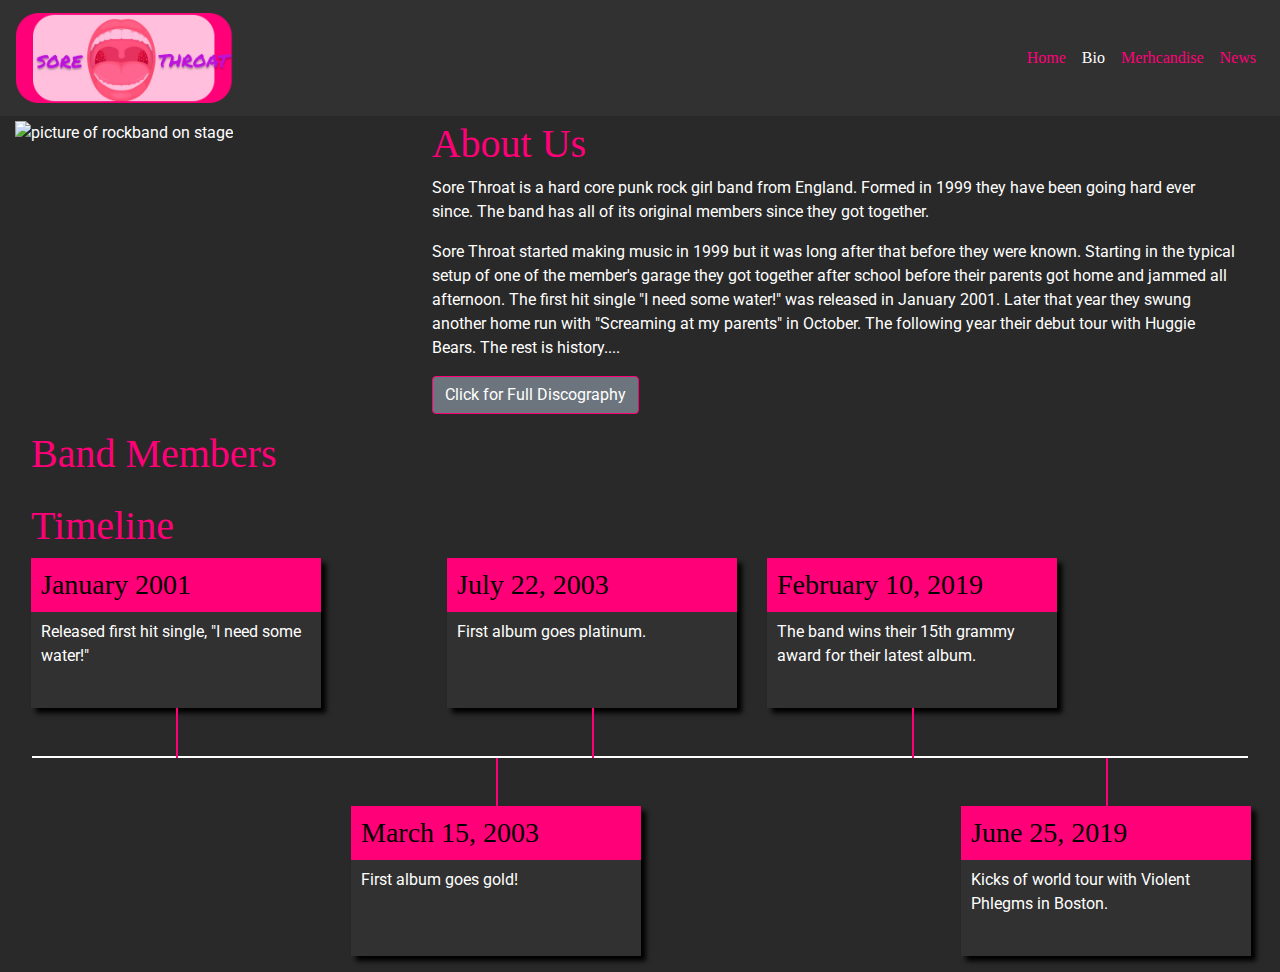
==== commit 4f3245f0: "Merge pull request #48 from nss-evening-cohort-10/cb-bio-fixHeaderSpace" ====
--- a/bio.html
+++ b/bio.html
@@ -37,7 +37,7 @@
 
 
       </nav>
-<section id="aboutUs" class="pt-3">
+<section id="aboutUs" class="pt-5 mt-4">
     <div class="wrapper row container-fluid pt-5">
         <div class="col-12 col-lg-4">
             <img src="https://149354818.v2.pressablecdn.com/wp-content/uploads/2016/11/haim24.jpg" alt="picture of rockband on stage" class="img-fluid mx-auto" id="bioBandPic">
--- a/main.css
+++ b/main.css
@@ -76,19 +76,20 @@
 #logo {
     height: 100px;
 }
-/**.overlay {position: fixed;
+.overlay {position: fixed;
   top: 0;
   left: 0;
-  height: 100%;
+  height: 80%;
   width: 100%;
   z-index: 10;
   background-color: rgba(0,0,0,0.5);
+  overflow-y: scroll;
 }
 .overlay-content {
-    overflow-y: scroll;
-}
-  
-.space {
+    padding-top: 3.5em;
+}
+  
+/**.space {
     background-color: #292929;
     width: 100%;
     height: 1001px;
@@ -233,6 +234,10 @@
     }
 }
 
+#memberCardHolder {
+    width: 100%;
+}
+
 // Large devices (desktops, 992px and up)
 @media (min-width: 992px) {
 
@@ -254,18 +259,25 @@
 /* *****************************************
 Merchandise Page
 ***************************************** */
+
+
+#dropdownMenu2 {
+    font-family: Roboto;
+    color: #bd14db;
+    border-color: #ff0078;
+    background-color: #313131;
+}
+
 .merchPageTitle{
     text-align: center;
-}
-
-#dropdownMenu2 {
+    
+}
+
+.merchcard{
     font-family: Roboto;
-    color: #ff0078;
- 
-
-    border-color: #ff0078;
-    background-color: #313131;
-}
+    color: #bd14db;
+}
+
 .dropdown-menu{
     border-color: #bd14db;
     background-color:  #ff0078;
@@ -280,7 +292,9 @@
     border-color: #ff0078;
 }
 
-
+.btn-primary {
+    background-color: #ff0078;
+}
 
 
 /* *****************************************
@@ -288,6 +302,7 @@
 ***************************************** */
 #news-header {
     text-align: center;
+    margin-top: 3em;
 
 }
 
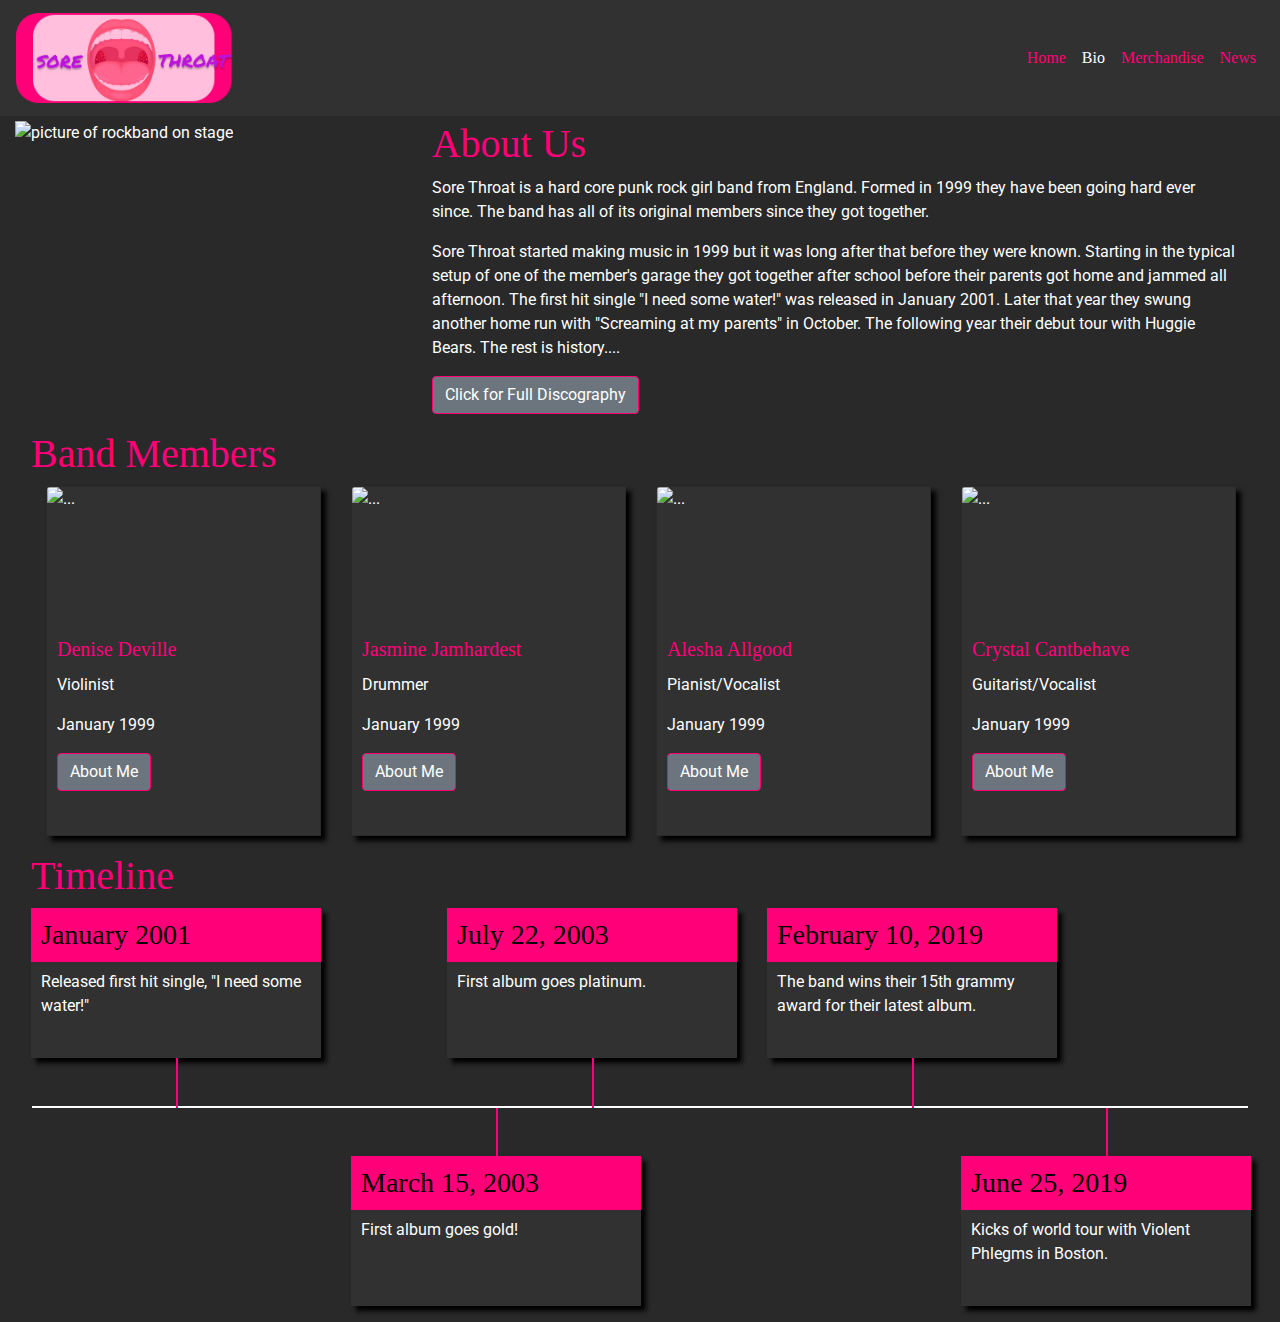
==== commit d5b48bc0: "Merge pull request #58 from nss-evening-cohort-10/fullPage-bugFix" ====
--- a/bio.html
+++ b/bio.html
@@ -27,7 +27,7 @@
               <a class="nav-link" href="./bio.html">Bio</a>
             </li>
             <li class="nav-item">
-              <a class="nav-link" href="./merchandise.html">Merhcandise</a>
+              <a class="nav-link" href="./merchandise.html">Merchandise</a>
             </li>
             <li class="nav-item">
               <a class="nav-link" href="./news.html" tabindex="-1" aria-disabled="true">News</a>
